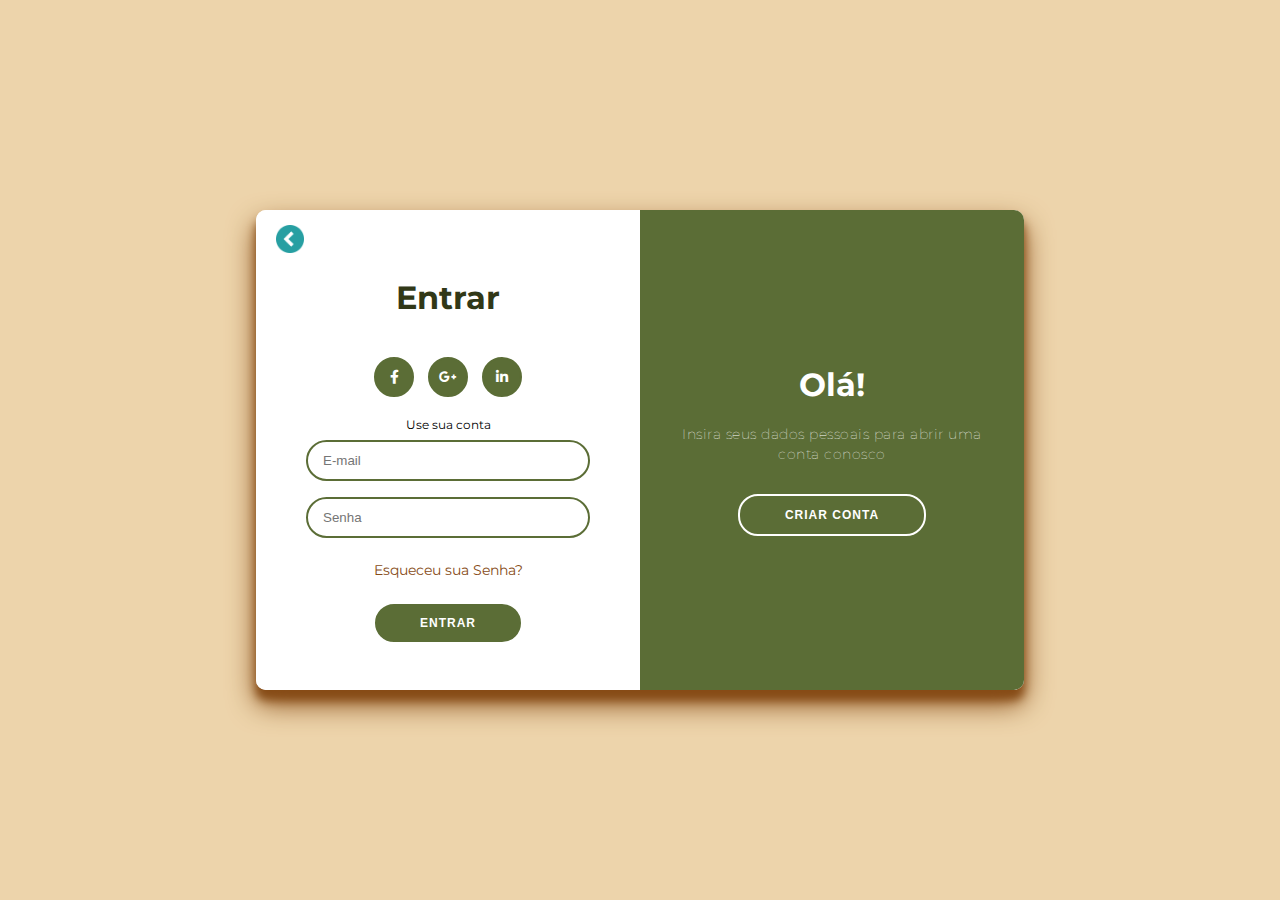
==== indexCadastro.html @ 7b9d6127 "MeuTcc" ====
<!DOCTYPE html>
<html lang="pt-br" dir="ltr">

<head>
  <meta charset="utf-8">
  <title>Login</title>
  <link rel="stylesheet" href="styleCadastro_login.css">
  <link href="https://fonts.googleapis.com/css?family=Arvo" rel="stylesheet">
	<link rel='stylesheet' href='https://cdnjs.cloudflare.com/ajax/libs/font-awesome/5.14.0/css/all.min.css'>
</head>

<body>
	


<div class="container" id="container">
	
	<div class="form-container sign-up-container">
		<form action="#" class="Form-criar-conta">
			
			<h1 class="h1NovaConta">Nova Conta</h1>
			<div class="social-container">
				<a href="#" class="social"><i class="fab fa-facebook-f"></i></a>
				<a href="#" class="social"><i class="fab fa-google-plus-g"></i></a>
				<a href="#" class="social"><i class="fab fa-linkedin-in"></i></a>
			</div>
			
			<span>Use seu E-mail para registrar</span>
			<input type="text" placeholder="Nome" required />
			<input type="text" placeholder="Cep" required />
			<input type="text" placeholder="Cpf" required />
			<input type="text" placeholder="Data nascimento" required />
			<input type="text" placeholder="Telefone" required />
			
		
			<input type="email" placeholder="E-mail" required />
			<input type="password" placeholder="Senha" required />
			<input type="password" placeholder="Repita sua senha" required />
			<div class="gender-inputs">
				<div class="gender-title">
					<h6>Gênero</h6>
				</div>

				<div class="gender-group" >
					<div class="gender-input">
						<input id="female" type="radio" name="gender">
						<label for="female">Feminino</label>
					</div>

					<div class="gender-input">
						<input id="male" type="radio" name="gender">
						<label for="male">Masculino</label>
					</div>
					<div class="gender-input">
						<input id="others" type="radio" name="gender">
						<label for="others">Outros</label>
					</div>
</div>
</div>
			<button class="btn_entrar btn_criar_conta">Criar nova conta</button>
			
		</form>
	</div>
	<div class="form-container sign-in-container">
		<a href="/index.html"> <img class="seta" src="img/seta_cor.png" alt=""></a>
		<form action="#" class="form-entrar">
			<h1 class="h1entrar">Entrar</h1>
			<div class="social-container">
				<a href="#" class="social"><i class="fab fa-facebook-f"></i></a>
				<a href="#" class="social"><i class="fab fa-google-plus-g"></i></a>
				<a href="#" class="social"><i class="fab fa-linkedin-in"></i></a>
			</div>
			<span>Use sua conta</span>
			<input type="email" placeholder="E-mail" required />
			<input type="password" placeholder="Senha" required />
			<a href="/recuperar_senha.html">Esqueceu sua Senha?</a>
			<button class="btn_entrar">Entrar</button>
		</form>
	</div>
	<div class="overlay-container">
		<div class="overlay">
			<div class="overlay-panel overlay-left">
				<h1 class="ola">Bem vindo Novamente</h1>
				<p>Para se manter conectado conosco, faça login com seus dados pessoais</p>
				<button class="ghost" id="signIn">Entrar</button>
			</div>
			<div class="overlay-panel overlay-right">
				
				<h1 class="ola">Olá!</h1>
				<p>Insira seus dados pessoais para abrir uma conta conosco</p>
				<button class="ghost" id="signUp">Criar conta</button>
			</div>
		</div>
	</div>
</div>

<script src="script.js" charset="utf-8"></script>
</body>

</html>
---- styleCadastro_login.css ----
@import "./CoresLogin.css";
@import url('https://fonts.googleapis.com/css?family=Montserrat:400,800');

* {
	box-sizing: border-box;
}

body {
	background: var(--fundo);
	display: flex;
	justify-content: center;
	align-items: center;
	flex-direction: column;
	font-family: 'Montserrat', sans-serif;
	height: 100vh;
	margin: auto;

}

.seta {
    width: 2em;
    margin: 15px 20px 0px;
    color: var(--Detalhes);
	z-index: 999;
}

.ola{
	font-weight: bold;
color: var(--branco);
	margin: 0;
}
.h1NovaConta{
	margin-top: 20px;
}
.h1entrar {
	font-weight: bold;
	color: var(--Fonteh1);
	margin-bottom: 20px;
}

h2 {
	text-align: center;
}

p {
	font-size: 14px;
	font-weight: 100;
	line-height: 20px;
	letter-spacing: 0.5px;
	color: var(--branco);
	margin: 20px 0 30px;
}

span {
	font-size: 12px;
}

a {
	color: var(--Fonte_btn);
	font-size: 14px;
	text-decoration: none;
	margin: 15px 0;
}
a:hover{
	color: blue;
}

.btn_entrar {
	border-radius: 30px;
	background-color: var(--Detalhes);
	color: var(--branco);
	font-size: 12px;
	font-weight: bold;
	padding: 12px 45px;
	letter-spacing: 1px;
	text-transform: uppercase;
	transition: transform 80ms ease-in;
	display: flex;
	border: 10px solid var(--branco);
}

.btn_criar_conta{
	margin-bottom: 10px;
}


.btn_entrar:hover{
	background-color: var(--Fonte_btn);
}
button {
	border-radius: 20px;
	border: 1px solid var(--branco);
	background-color: var(--Detalhes);
	color:var(--branco);
	font-size: 12px;
	font-weight: bold;
	padding: 12px 45px;
	letter-spacing: 1px;
	text-transform: uppercase;
	transition: transform 80ms ease-in;
	border-color: var(--Detalhes);
}

button:active {
	transform: scale(0.95);
}

button:focus {
	outline: none;
}

button.ghost {
background: none;
border: solid 2px;
	border-color: var(--branco) ;
}
button.ghost:hover{
	background-color: var(--branco);
	color: var(--Fonte_btn);
}
.form-entrar {
	background-color:var(--branco);
	display: flex;
	align-items: center;
	flex-direction: column;
	padding: 0 50px;
	text-align: center;
overflow: none;
	
}

.Form-criar-conta{
	background-color: var(--branco);
	display: flex;
	align-items: center;
	justify-content: center;
	flex-direction: column;
	padding: 0 50px;
	/* height: 100%; */
	text-align: center;
}

input {
	border-radius: 30px;
	background-color: var(--branco);
	color: var(--Fonte_btn);
	border: var(--Detalhes) solid 2px;
	padding: 11px 15px;
	margin: 8px 0;
	width: 100%;
}

.container {
	background-color: var(--branco);
	border-radius: 10px;
  	box-shadow: 0 14px 28px var(--Fonte_btn),
			0 10px 10px var(--Fonte_btn);
	position: relative;
	overflow: hidden;
	width: 768px;
	max-width: 100%;
	min-height: 480px;
}

.form-container {
	position: absolute;
	top: 0;
	height: 100%;
	transition: all 0.6s ease-in-out;
	overflow-y: scroll;
	background-color: var(--branco);
}

.sign-in-container {
	left: 0;
	width: 50%;
	z-index: 2;
}

.container.right-panel-active .sign-in-container {
	transform: translateX(100%);
}

.sign-up-container {
	left: 0;
	width: 50%;
	opacity: 0;
	z-index: 1;
}

.container.right-panel-active .sign-up-container {
	transform: translateX(100%);
	opacity: 1;
	z-index: 5;
	animation: show 0.6s;
	background-color: var(--branco);
}

@keyframes show {
	0%, 49.99% {
		opacity: 0;
		z-index: 1;
	}

	50%, 100% {
		opacity: 1;
		z-index: 5;
	}
}

.overlay-container {
	position: absolute;
	top: 0;
	left: 50%;
	width: 50%;
	height: 100%;
	overflow: hidden;
	transition: transform 0.6s ease-in-out;
	z-index: 100;
}

.container.right-panel-active .overlay-container{
	transform: translateX(-100%);
}

.overlay {
	background: var(--Detalhes);
	background: -webkit-linear-gradient(to right, var(--Detalhes), var(--Detalhes));
	background: linear-gradient(to right, var(--Detalhes), var(--Detalhes));
	background-repeat: no-repeat;
	background-size: cover;
	background-position: 0 0;
	color: var(--Fonte_btn);
	position: relative;
	left: -100%;
	height: 100%;
	width: 200%;
  	transform: translateX(0);
	transition: transform 0.6s ease-in-out;
}

.container.right-panel-active .overlay {
  	transform: translateX(50%);
}

.overlay-panel {
	position: absolute;
	display: flex;
	align-items: center;
	justify-content: center;
	flex-direction: column;
	padding: 0 40px;
	text-align: center;
	top: 0;
	height: 100%;
	width: 50%;
	transform: translateX(0);
	transition: transform 0.6s ease-in-out;
}

.overlay-left {
	transform: translateX(-20%);
}

.container.right-panel-active .overlay-left {
	transform: translateX(0);
}

.overlay-right {
	right: 0;
	transform: translateX(0);
}

.container.right-panel-active .overlay-right {
	transform: translateX(20%);
}

.social-container {
	margin: 20px 0;
}

.social-container a {
	border: 2px solid var(--Detalhes);
	border-radius: 50%;
	display: inline-flex;
	justify-content: center;
	align-items: center;
	margin: 0 5px;
	height: 40px;
	width: 40px;
	background: var(--Detalhes);
	color: var(--branco);
}
.social-container a:hover{
	background-color: var(--Fonte_btn);
	border: var(--Fonte_btn);
}
.gender-group {
    display: flex;
    justify-content: space-between;
    padding: 0 .5rem;
	margin-bottom: 10px;
}

.gender-input {
    display: flex;
    align-items: center;
	margin-right: 10px;
}

.gender-input input {
    margin-right: 0.35rem;
}

.gender-input label {
    font-size: 0.81rem;
    font-weight: 600;
    color: var(--Fonte_btn);
}
h6{
	margin-top: 10px;
	font-size: 0.8em;
	font-weight: 900;
	font-style: unset;
}
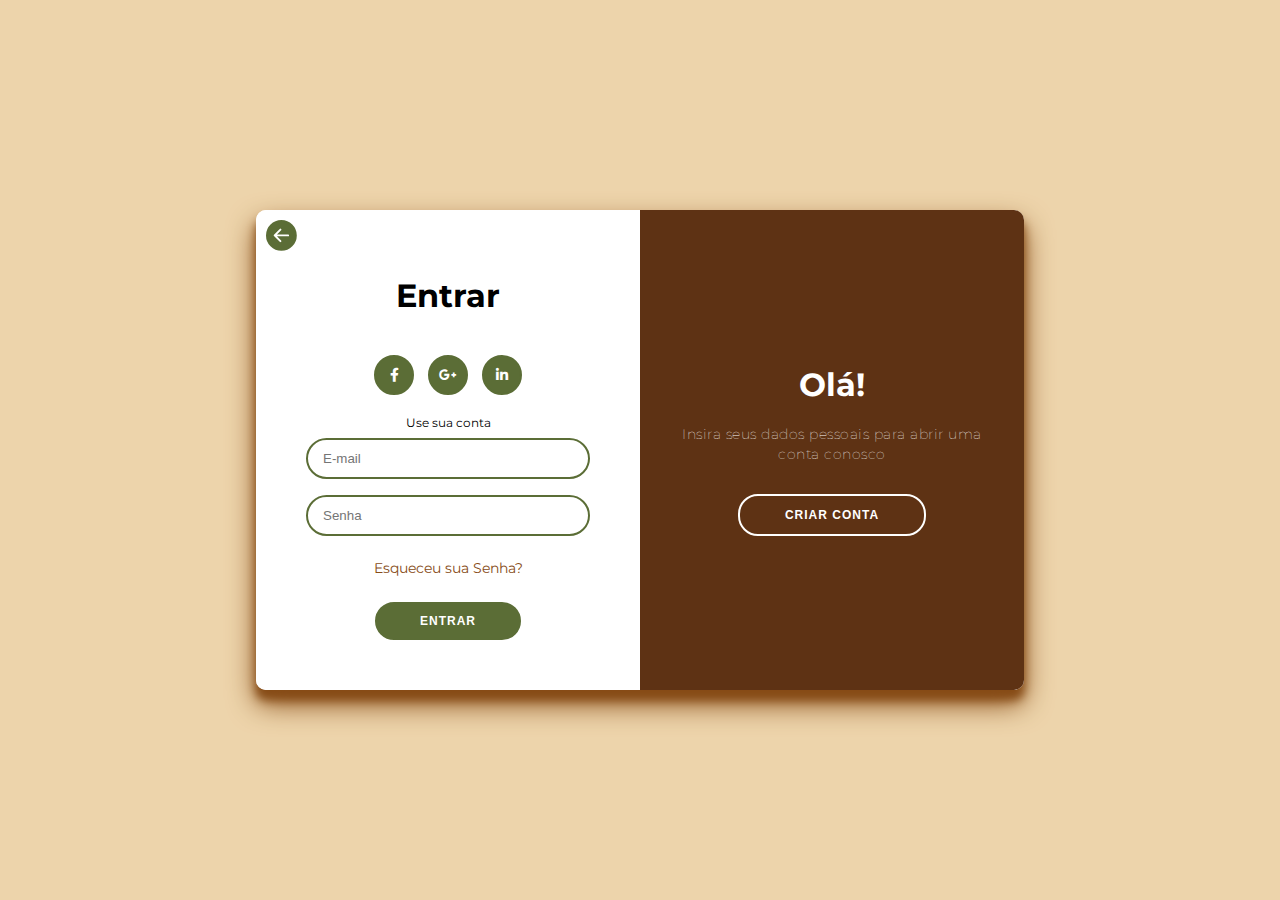
==== commit bffb2e57: "tcc" ====
--- a/indexCadastro.html
+++ b/indexCadastro.html
@@ -11,8 +11,6 @@
 
 <body>
 	
-
-
 <div class="container" id="container">
 	
 	<div class="form-container sign-up-container">
@@ -62,7 +60,10 @@
 		</form>
 	</div>
 	<div class="form-container sign-in-container">
-		<a href="/index.html"> <img class="seta" src="img/seta_cor.png" alt=""></a>
+		<a href="/index.html"> <svg xmlns="http://www.w3.org/2000/svg"  fill="currentColor" class="bi bi-arrow-left-circle-fill" viewBox="0 0 16 16">
+			<path d="M8 0a8 8 0 1 0 0 16A8 8 0 0 0 8 0zm3.5 7.5a.5.5 0 0 1 0 1H5.707l2.147 2.146a.5.5 0 0 1-.708.708l-3-3a.5.5 0 0 1 0-.708l3-3a.5.5 0 1 1 .708.708L5.707 7.5H11.5z"/>
+		  </svg></a>
+
 		<form action="#" class="form-entrar">
 			<h1 class="h1entrar">Entrar</h1>
 			<div class="social-container">
--- a/styleCadastro_login.css
+++ b/styleCadastro_login.css
@@ -17,13 +17,12 @@
 
 }
 
-.seta {
-    width: 2em;
-    margin: 15px 20px 0px;
-    color: var(--Detalhes);
-	z-index: 999;
-}
-
+svg{
+	width: 2.2em;
+	margin-top: 10px;
+	margin-left: 10px;
+	color: var(--Detalhes);
+}
 .ola{
 	font-weight: bold;
 color: var(--branco);
@@ -34,7 +33,7 @@
 }
 .h1entrar {
 	font-weight: bold;
-	color: var(--Fonteh1);
+	color: black;
 	margin-bottom: 20px;
 }
 
@@ -125,7 +124,7 @@
 	flex-direction: column;
 	padding: 0 50px;
 	text-align: center;
-overflow: none;
+overflow: hidden;
 	
 }
 
@@ -171,6 +170,26 @@
 	background-color: var(--branco);
 }
 
+	::-webkit-scrollbar {
+	width: 6px;
+	height: 6px;
+	-webkit-border-radius: 4px;
+	}
+	
+	::-webkit-scrollbar-thumb:vertical {
+	height: 5px;
+	background-color: rgba(0, 0, 0, .5);
+	-webkit-border-radius: 3px;
+	}
+	
+	::-webkit-scrollbar-thumb:horizontal {
+	width: 5px;
+	background-color: rgba(0, 0, 0, .5);
+	-webkit-border-radius: 3px;
+	}
+::-webkit-scrollbar-track {
+	display: none;
+	}
 .sign-in-container {
 	left: 0;
 	width: 50%;
@@ -225,8 +244,8 @@
 
 .overlay {
 	background: var(--Detalhes);
-	background: -webkit-linear-gradient(to right, var(--Detalhes), var(--Detalhes));
-	background: linear-gradient(to right, var(--Detalhes), var(--Detalhes));
+	background: -webkit-linear-gradient(to right, var(--Container), var(--Container));
+	background: linear-gradient(to right, var(--Container),  var(--Container));
 	background-repeat: no-repeat;
 	background-size: cover;
 	background-position: 0 0;
@@ -256,6 +275,8 @@
 	width: 50%;
 	transform: translateX(0);
 	transition: transform 0.6s ease-in-out;
+	background-color: var(--Container);
+
 }
 
 .overlay-left {
